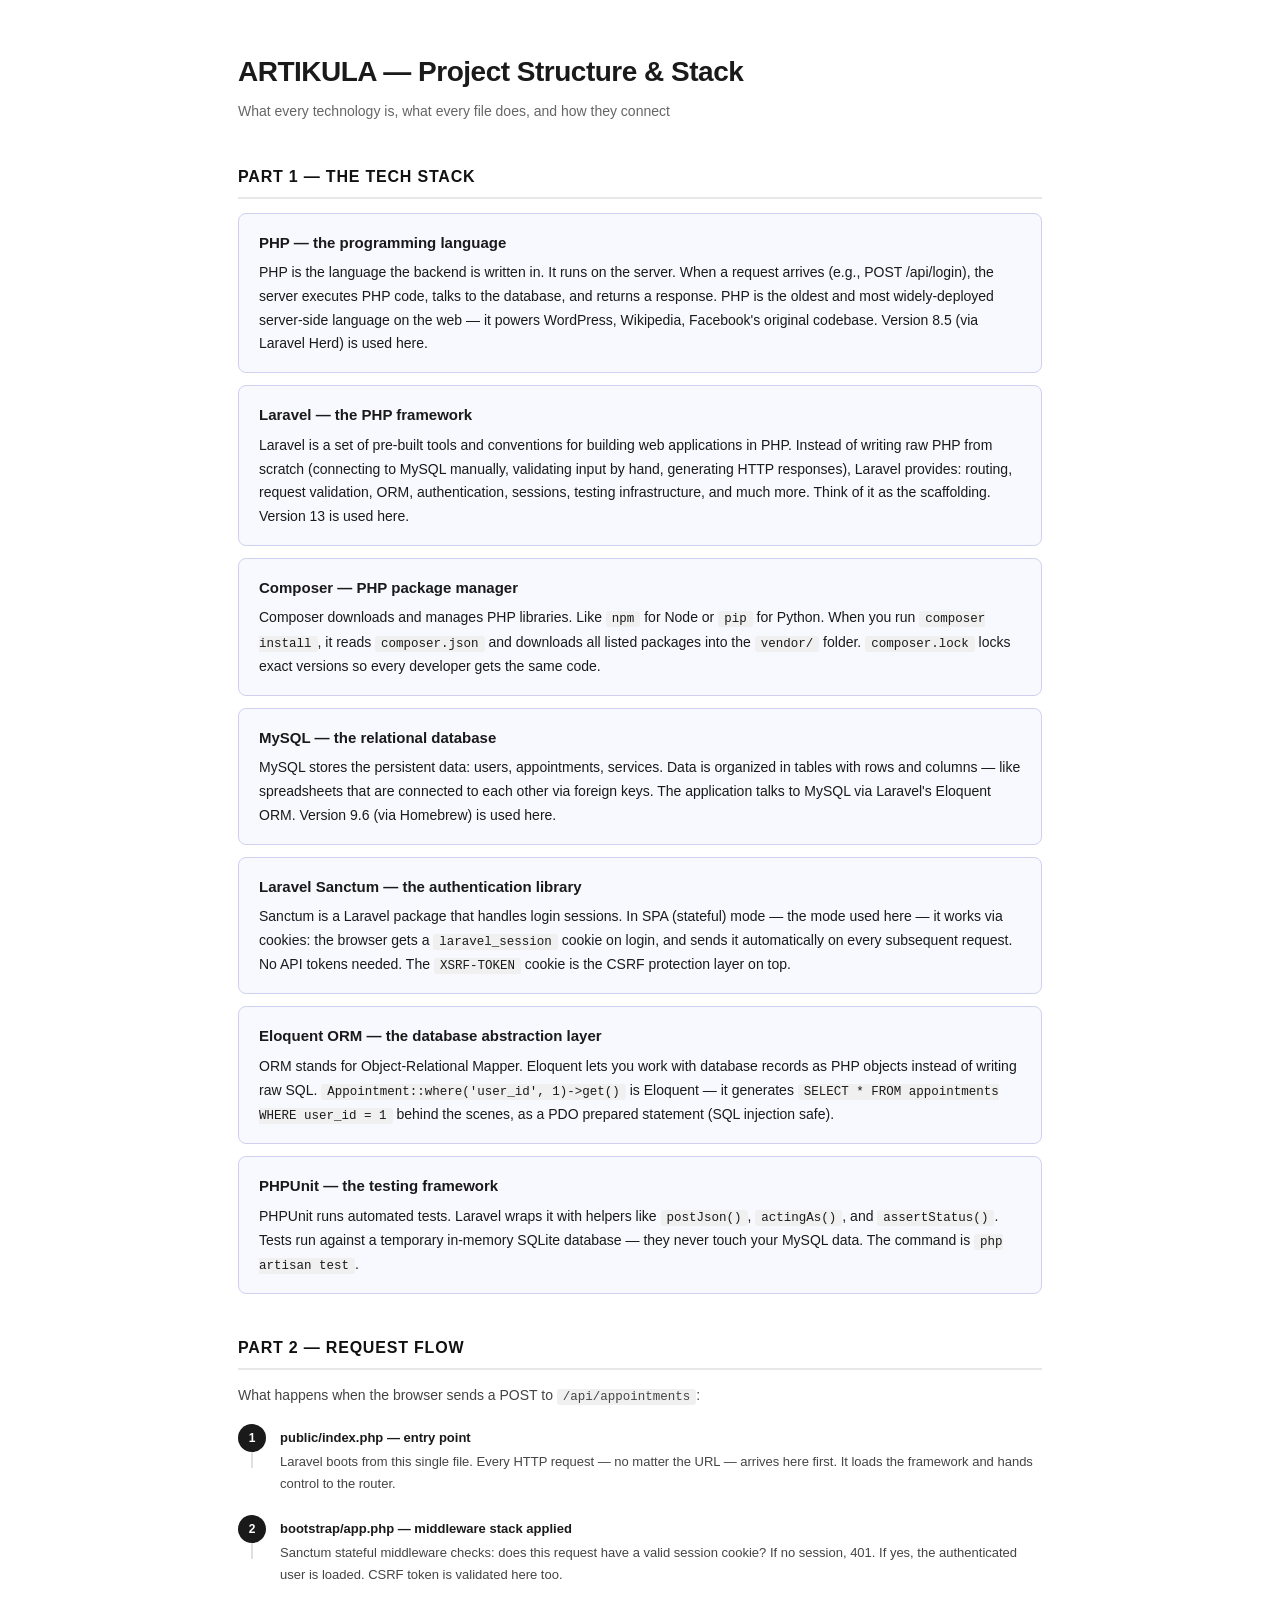
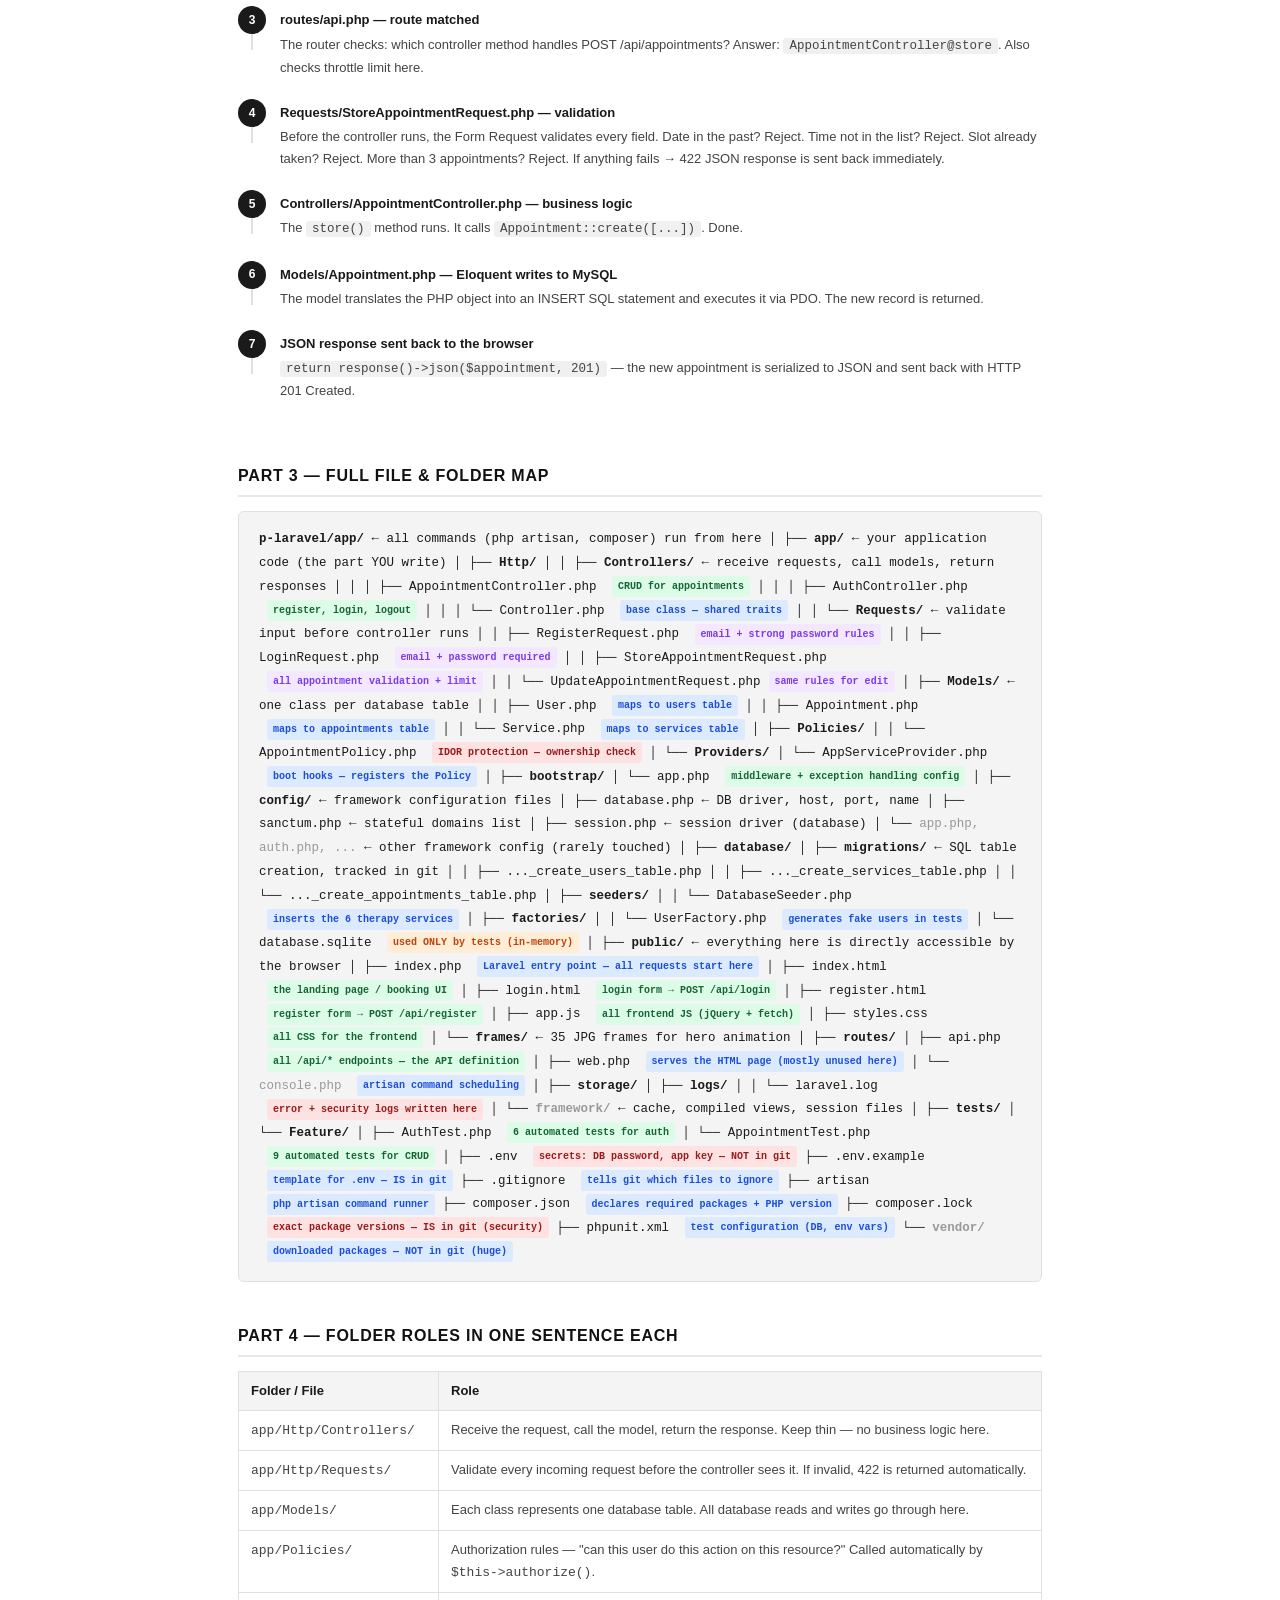
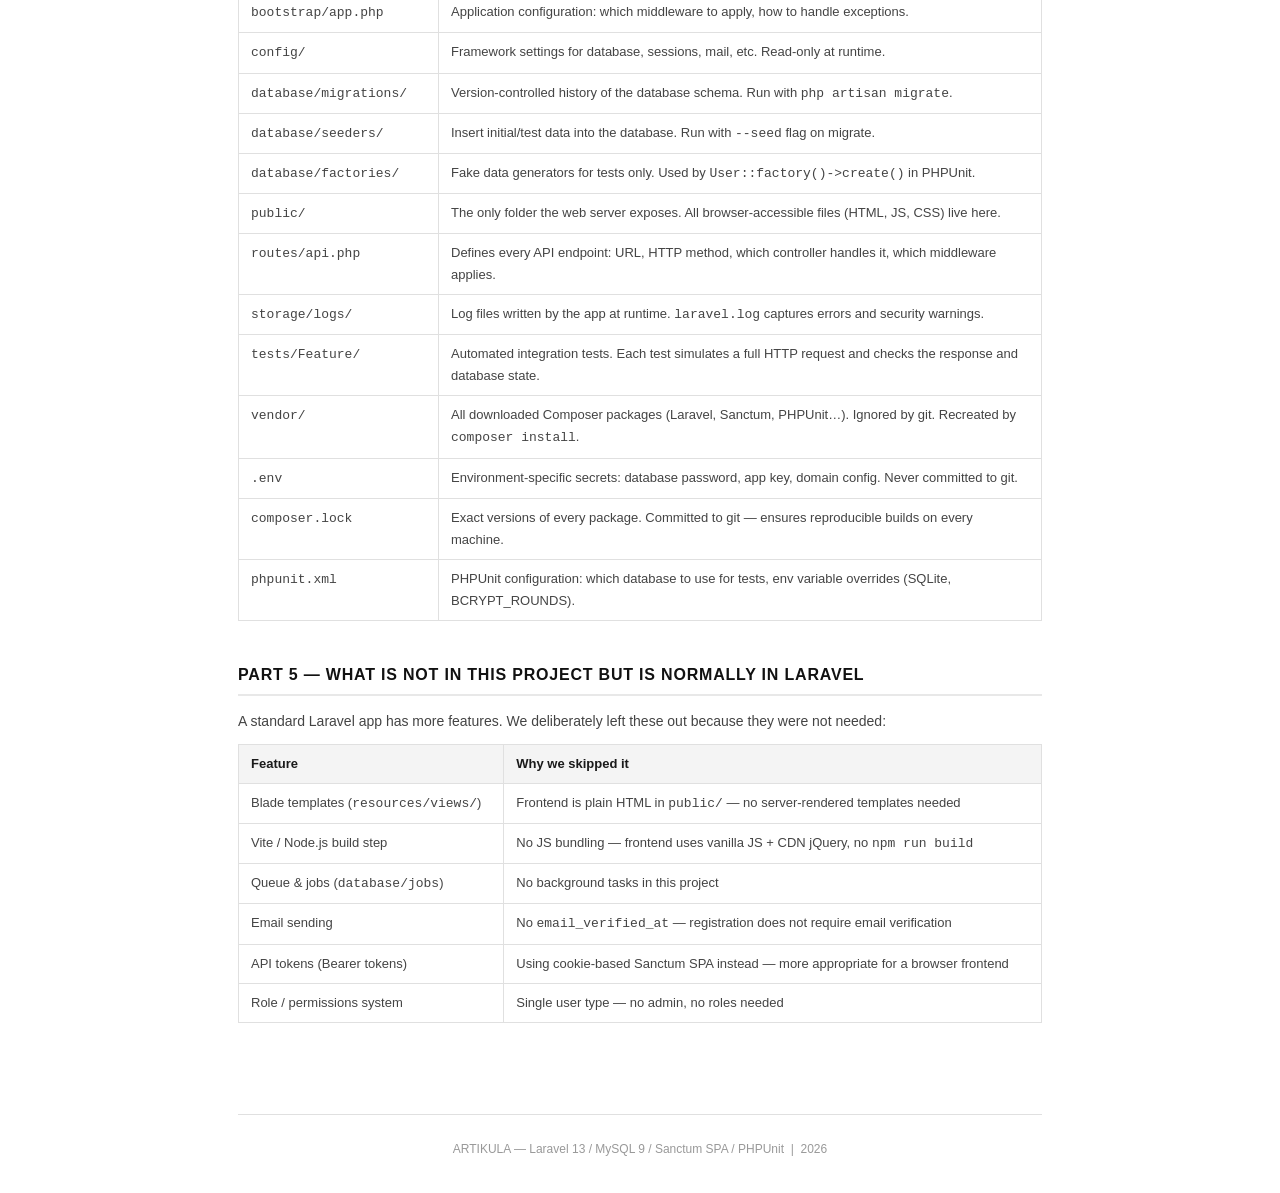
==== kompendium/project-structure.html @ 84b1954d "[docs]: Add database commands + project structure guides (EN + PL) - database-commands.html / databa" ====
<!DOCTYPE html>
<html lang="en">
<head>
<meta charset="UTF-8" />
<meta name="viewport" content="width=device-width, initial-scale=1.0" />
<title>ARTIKULA — Project Structure & Stack</title>
<style>
  * { margin: 0; padding: 0; box-sizing: border-box; }
  body { font-family: 'Helvetica Neue', Arial, sans-serif; font-size: 14px; color: #1a1a1a; line-height: 1.7; background: #fff; padding: 48px; max-width: 900px; margin: 0 auto; }
  h1 { font-size: 28px; font-weight: 700; margin-bottom: 4px; letter-spacing: -0.5px; }
  .subtitle { font-size: 14px; color: #666; margin-bottom: 40px; }
  h2 { font-size: 16px; font-weight: 700; margin: 40px 0 14px; padding-bottom: 6px; border-bottom: 2px solid #e8e8e8; text-transform: uppercase; letter-spacing: 0.05em; color: #111; }
  h3 { font-size: 14px; font-weight: 700; margin: 24px 0 8px; color: #222; }
  p { margin-bottom: 10px; color: #444; }
  .inline { background: #f0f0f0; padding: 1px 6px; border-radius: 3px; font-family: monospace; font-size: 12.5px; }
  .note { background: #fffbeb; border-left: 3px solid #f59e0b; padding: 10px 14px; margin: 10px 0; border-radius: 0 6px 6px 0; font-size: 13px; color: #555; }
  .def { background: #f8f8ff; border: 1px solid #d0d0f0; border-radius: 8px; padding: 16px 20px; margin: 12px 0; }
  .def strong { display: block; font-size: 15px; margin-bottom: 6px; color: #1a1a1a; }
  table { width: 100%; border-collapse: collapse; margin: 10px 0 20px; font-size: 13px; }
  th { background: #f4f4f4; padding: 8px 12px; text-align: left; font-weight: 700; border: 1px solid #e0e0e0; }
  td { padding: 8px 12px; border: 1px solid #e0e0e0; color: #444; vertical-align: top; }
  .tree { font-family: 'SF Mono', Consolas, monospace; font-size: 12.5px; background: #f4f4f4; border: 1px solid #e0e0e0; border-radius: 6px; padding: 16px 20px; line-height: 1.9; }
  .tree .dir { color: #1a1a1a; font-weight: 700; }
  .tree .file { color: #1a1a1a; }
  .tree .dim { color: #999; }
  .tree .tag { display: inline-block; background: #dbeafe; color: #1d4ed8; font-size: 10px; font-weight: 700; padding: 1px 6px; border-radius: 3px; margin-left: 8px; vertical-align: middle; }
  .tree .tag-green { background: #dcfce7; color: #166534; }
  .tree .tag-red { background: #fee2e2; color: #991b1b; }
  .tree .tag-purple { background: #f3e8ff; color: #7c3aed; }
  .tree .tag-orange { background: #ffedd5; color: #c2410c; }
  .flow { display: flex; flex-direction: column; gap: 0; margin: 16px 0; }
  .flow-step { display: flex; align-items: flex-start; gap: 14px; }
  .flow-left { display: flex; flex-direction: column; align-items: center; }
  .flow-num { flex-shrink: 0; width: 28px; height: 28px; background: #1a1a1a; color: #fff; border-radius: 50%; display: flex; align-items: center; justify-content: center; font-size: 12px; font-weight: 700; }
  .flow-line { width: 2px; flex: 1; background: #e0e0e0; min-height: 16px; }
  .flow-body { flex: 1; padding: 3px 0 20px; font-size: 13px; color: #444; }
  .flow-body strong { color: #1a1a1a; display: block; margin-bottom: 2px; }
  @media print { body { padding: 20px; font-size: 12px; } .def { break-inside: avoid; } h2 { break-before: auto; } }
</style>
</head>
<body>

<h1>ARTIKULA — Project Structure &amp; Stack</h1>
<p class="subtitle">What every technology is, what every file does, and how they connect</p>

<!-- ================================================== -->
<h2>Part 1 — The Tech Stack</h2>

<div class="def">
  <strong>PHP — the programming language</strong>
  PHP is the language the backend is written in. It runs on the server. When a request arrives (e.g., POST /api/login), the server executes PHP code, talks to the database, and returns a response. PHP is the oldest and most widely-deployed server-side language on the web — it powers WordPress, Wikipedia, Facebook's original codebase. Version 8.5 (via Laravel Herd) is used here.
</div>

<div class="def">
  <strong>Laravel — the PHP framework</strong>
  Laravel is a set of pre-built tools and conventions for building web applications in PHP. Instead of writing raw PHP from scratch (connecting to MySQL manually, validating input by hand, generating HTTP responses), Laravel provides: routing, request validation, ORM, authentication, sessions, testing infrastructure, and much more. Think of it as the scaffolding. Version 13 is used here.
</div>

<div class="def">
  <strong>Composer — PHP package manager</strong>
  Composer downloads and manages PHP libraries. Like <code class="inline">npm</code> for Node or <code class="inline">pip</code> for Python. When you run <code class="inline">composer install</code>, it reads <code class="inline">composer.json</code> and downloads all listed packages into the <code class="inline">vendor/</code> folder. <code class="inline">composer.lock</code> locks exact versions so every developer gets the same code.
</div>

<div class="def">
  <strong>MySQL — the relational database</strong>
  MySQL stores the persistent data: users, appointments, services. Data is organized in tables with rows and columns — like spreadsheets that are connected to each other via foreign keys. The application talks to MySQL via Laravel's Eloquent ORM. Version 9.6 (via Homebrew) is used here.
</div>

<div class="def">
  <strong>Laravel Sanctum — the authentication library</strong>
  Sanctum is a Laravel package that handles login sessions. In SPA (stateful) mode — the mode used here — it works via cookies: the browser gets a <code class="inline">laravel_session</code> cookie on login, and sends it automatically on every subsequent request. No API tokens needed. The <code class="inline">XSRF-TOKEN</code> cookie is the CSRF protection layer on top.
</div>

<div class="def">
  <strong>Eloquent ORM — the database abstraction layer</strong>
  ORM stands for Object-Relational Mapper. Eloquent lets you work with database records as PHP objects instead of writing raw SQL. <code class="inline">Appointment::where('user_id', 1)->get()</code> is Eloquent — it generates <code class="inline">SELECT * FROM appointments WHERE user_id = 1</code> behind the scenes, as a PDO prepared statement (SQL injection safe).
</div>

<div class="def">
  <strong>PHPUnit — the testing framework</strong>
  PHPUnit runs automated tests. Laravel wraps it with helpers like <code class="inline">postJson()</code>, <code class="inline">actingAs()</code>, and <code class="inline">assertStatus()</code>. Tests run against a temporary in-memory SQLite database — they never touch your MySQL data. The command is <code class="inline">php artisan test</code>.
</div>

<!-- ================================================== -->
<h2>Part 2 — Request flow</h2>

<p>What happens when the browser sends a POST to <code class="inline">/api/appointments</code>:</p>

<div class="flow">
  <div class="flow-step">
    <div class="flow-left"><div class="flow-num">1</div><div class="flow-line"></div></div>
    <div class="flow-body"><strong>public/index.php — entry point</strong>Laravel boots from this single file. Every HTTP request — no matter the URL — arrives here first. It loads the framework and hands control to the router.</div>
  </div>
  <div class="flow-step">
    <div class="flow-left"><div class="flow-num">2</div><div class="flow-line"></div></div>
    <div class="flow-body"><strong>bootstrap/app.php — middleware stack applied</strong>Sanctum stateful middleware checks: does this request have a valid session cookie? If no session, 401. If yes, the authenticated user is loaded. CSRF token is validated here too.</div>
  </div>
  <div class="flow-step">
    <div class="flow-left"><div class="flow-num">3</div><div class="flow-line"></div></div>
    <div class="flow-body"><strong>routes/api.php — route matched</strong>The router checks: which controller method handles POST /api/appointments? Answer: <code class="inline">AppointmentController@store</code>. Also checks throttle limit here.</div>
  </div>
  <div class="flow-step">
    <div class="flow-left"><div class="flow-num">4</div><div class="flow-line"></div></div>
    <div class="flow-body"><strong>Requests/StoreAppointmentRequest.php — validation</strong>Before the controller runs, the Form Request validates every field. Date in the past? Reject. Time not in the list? Reject. Slot already taken? Reject. More than 3 appointments? Reject. If anything fails → 422 JSON response is sent back immediately.</div>
  </div>
  <div class="flow-step">
    <div class="flow-left"><div class="flow-num">5</div><div class="flow-line"></div></div>
    <div class="flow-body"><strong>Controllers/AppointmentController.php — business logic</strong>The <code class="inline">store()</code> method runs. It calls <code class="inline">Appointment::create([...])</code>. Done.</div>
  </div>
  <div class="flow-step">
    <div class="flow-left"><div class="flow-num">6</div><div class="flow-line"></div></div>
    <div class="flow-body"><strong>Models/Appointment.php — Eloquent writes to MySQL</strong>The model translates the PHP object into an INSERT SQL statement and executes it via PDO. The new record is returned.</div>
  </div>
  <div class="flow-step">
    <div class="flow-left"><div class="flow-num">7</div><div class="flow-line"></div></div>
    <div class="flow-body"><strong>JSON response sent back to the browser</strong><code class="inline">return response()->json($appointment, 201)</code> — the new appointment is serialized to JSON and sent back with HTTP 201 Created.</div>
  </div>
</div>

<!-- ================================================== -->
<h2>Part 3 — Full file &amp; folder map</h2>

<div class="tree">
<span class="dir">p-laravel/app/</span>   ← all commands (php artisan, composer) run from here
│
├── <span class="dir">app/</span>                     ← your application code (the part YOU write)
│   ├── <span class="dir">Http/</span>
│   │   ├── <span class="dir">Controllers/</span>      ← receive requests, call models, return responses
│   │   │   ├── <span class="file">AppointmentController.php</span>  <span class="tag tag-green">CRUD for appointments</span>
│   │   │   ├── <span class="file">AuthController.php</span>          <span class="tag tag-green">register, login, logout</span>
│   │   │   └── <span class="file">Controller.php</span>              <span class="tag">base class — shared traits</span>
│   │   └── <span class="dir">Requests/</span>          ← validate input before controller runs
│   │       ├── <span class="file">RegisterRequest.php</span>         <span class="tag tag-purple">email + strong password rules</span>
│   │       ├── <span class="file">LoginRequest.php</span>            <span class="tag tag-purple">email + password required</span>
│   │       ├── <span class="file">StoreAppointmentRequest.php</span> <span class="tag tag-purple">all appointment validation + limit</span>
│   │       └── <span class="file">UpdateAppointmentRequest.php</span><span class="tag tag-purple">same rules for edit</span>
│   ├── <span class="dir">Models/</span>               ← one class per database table
│   │   ├── <span class="file">User.php</span>                     <span class="tag">maps to users table</span>
│   │   ├── <span class="file">Appointment.php</span>              <span class="tag">maps to appointments table</span>
│   │   └── <span class="file">Service.php</span>                  <span class="tag">maps to services table</span>
│   ├── <span class="dir">Policies/</span>
│   │   └── <span class="file">AppointmentPolicy.php</span>        <span class="tag tag-red">IDOR protection — ownership check</span>
│   └── <span class="dir">Providers/</span>
│       └── <span class="file">AppServiceProvider.php</span>       <span class="tag">boot hooks — registers the Policy</span>
│
├── <span class="dir">bootstrap/</span>
│   └── <span class="file">app.php</span>                      <span class="tag tag-green">middleware + exception handling config</span>
│
├── <span class="dir">config/</span>                       ← framework configuration files
│   ├── <span class="file">database.php</span>                 ← DB driver, host, port, name
│   ├── <span class="file">sanctum.php</span>                  ← stateful domains list
│   ├── <span class="file">session.php</span>                  ← session driver (database)
│   └── <span class="file dim">app.php, auth.php, ...</span>       ← other framework config (rarely touched)
│
├── <span class="dir">database/</span>
│   ├── <span class="dir">migrations/</span>               ← SQL table creation, tracked in git
│   │   ├── <span class="file">..._create_users_table.php</span>
│   │   ├── <span class="file">..._create_services_table.php</span>
│   │   └── <span class="file">..._create_appointments_table.php</span>
│   ├── <span class="dir">seeders/</span>
│   │   └── <span class="file">DatabaseSeeder.php</span>           <span class="tag">inserts the 6 therapy services</span>
│   ├── <span class="dir">factories/</span>
│   │   └── <span class="file">UserFactory.php</span>              <span class="tag">generates fake users in tests</span>
│   └── <span class="file">database.sqlite</span>              <span class="tag tag-orange">used ONLY by tests (in-memory)</span>
│
├── <span class="dir">public/</span>                       ← everything here is directly accessible by the browser
│   ├── <span class="file">index.php</span>                    <span class="tag">Laravel entry point — all requests start here</span>
│   ├── <span class="file">index.html</span>                   <span class="tag tag-green">the landing page / booking UI</span>
│   ├── <span class="file">login.html</span>                   <span class="tag tag-green">login form → POST /api/login</span>
│   ├── <span class="file">register.html</span>                <span class="tag tag-green">register form → POST /api/register</span>
│   ├── <span class="file">app.js</span>                       <span class="tag tag-green">all frontend JS (jQuery + fetch)</span>
│   ├── <span class="file">styles.css</span>                   <span class="tag tag-green">all CSS for the frontend</span>
│   └── <span class="dir">frames/</span>                   ← 35 JPG frames for hero animation
│
├── <span class="dir">routes/</span>
│   ├── <span class="file">api.php</span>                      <span class="tag tag-green">all /api/* endpoints — the API definition</span>
│   ├── <span class="file">web.php</span>                      <span class="tag">serves the HTML page (mostly unused here)</span>
│   └── <span class="file dim">console.php</span>                  <span class="tag dim">artisan command scheduling</span>
│
├── <span class="dir">storage/</span>
│   ├── <span class="dir">logs/</span>
│   │   └── <span class="file">laravel.log</span>              <span class="tag tag-red">error + security logs written here</span>
│   └── <span class="dir dim">framework/</span>               ← cache, compiled views, session files
│
├── <span class="dir">tests/</span>
│   └── <span class="dir">Feature/</span>
│       ├── <span class="file">AuthTest.php</span>             <span class="tag tag-green">6 automated tests for auth</span>
│       └── <span class="file">AppointmentTest.php</span>      <span class="tag tag-green">9 automated tests for CRUD</span>
│
├── <span class="file">.env</span>                          <span class="tag tag-red">secrets: DB password, app key — NOT in git</span>
├── <span class="file">.env.example</span>                 <span class="tag">template for .env — IS in git</span>
├── <span class="file">.gitignore</span>                    <span class="tag">tells git which files to ignore</span>
├── <span class="file">artisan</span>                       <span class="tag">php artisan command runner</span>
├── <span class="file">composer.json</span>                 <span class="tag">declares required packages + PHP version</span>
├── <span class="file">composer.lock</span>                 <span class="tag tag-red">exact package versions — IS in git (security)</span>
├── <span class="file">phpunit.xml</span>                   <span class="tag">test configuration (DB, env vars)</span>
└── <span class="dir dim">vendor/</span>                       <span class="tag dim">downloaded packages — NOT in git (huge)</span>
</div>

<!-- ================================================== -->
<h2>Part 4 — Folder roles in one sentence each</h2>

<table>
  <tr><th style="width:200px">Folder / File</th><th>Role</th></tr>
  <tr><td><code>app/Http/Controllers/</code></td><td>Receive the request, call the model, return the response. Keep thin — no business logic here.</td></tr>
  <tr><td><code>app/Http/Requests/</code></td><td>Validate every incoming request before the controller sees it. If invalid, 422 is returned automatically.</td></tr>
  <tr><td><code>app/Models/</code></td><td>Each class represents one database table. All database reads and writes go through here.</td></tr>
  <tr><td><code>app/Policies/</code></td><td>Authorization rules — "can this user do this action on this resource?" Called automatically by <code>$this->authorize()</code>.</td></tr>
  <tr><td><code>bootstrap/app.php</code></td><td>Application configuration: which middleware to apply, how to handle exceptions.</td></tr>
  <tr><td><code>config/</code></td><td>Framework settings for database, sessions, mail, etc. Read-only at runtime.</td></tr>
  <tr><td><code>database/migrations/</code></td><td>Version-controlled history of the database schema. Run with <code>php artisan migrate</code>.</td></tr>
  <tr><td><code>database/seeders/</code></td><td>Insert initial/test data into the database. Run with <code>--seed</code> flag on migrate.</td></tr>
  <tr><td><code>database/factories/</code></td><td>Fake data generators for tests only. Used by <code>User::factory()->create()</code> in PHPUnit.</td></tr>
  <tr><td><code>public/</code></td><td>The only folder the web server exposes. All browser-accessible files (HTML, JS, CSS) live here.</td></tr>
  <tr><td><code>routes/api.php</code></td><td>Defines every API endpoint: URL, HTTP method, which controller handles it, which middleware applies.</td></tr>
  <tr><td><code>storage/logs/</code></td><td>Log files written by the app at runtime. <code>laravel.log</code> captures errors and security warnings.</td></tr>
  <tr><td><code>tests/Feature/</code></td><td>Automated integration tests. Each test simulates a full HTTP request and checks the response and database state.</td></tr>
  <tr><td><code>vendor/</code></td><td>All downloaded Composer packages (Laravel, Sanctum, PHPUnit…). Ignored by git. Recreated by <code>composer install</code>.</td></tr>
  <tr><td><code>.env</code></td><td>Environment-specific secrets: database password, app key, domain config. Never committed to git.</td></tr>
  <tr><td><code>composer.lock</code></td><td>Exact versions of every package. Committed to git — ensures reproducible builds on every machine.</td></tr>
  <tr><td><code>phpunit.xml</code></td><td>PHPUnit configuration: which database to use for tests, env variable overrides (SQLite, BCRYPT_ROUNDS).</td></tr>
</table>

<!-- ================================================== -->
<h2>Part 5 — What is NOT in this project but is normally in Laravel</h2>

<p>A standard Laravel app has more features. We deliberately left these out because they were not needed:</p>

<table>
  <tr><th>Feature</th><th>Why we skipped it</th></tr>
  <tr><td>Blade templates (<code>resources/views/</code>)</td><td>Frontend is plain HTML in <code>public/</code> — no server-rendered templates needed</td></tr>
  <tr><td>Vite / Node.js build step</td><td>No JS bundling — frontend uses vanilla JS + CDN jQuery, no <code>npm run build</code></td></tr>
  <tr><td>Queue &amp; jobs (<code>database/jobs</code>)</td><td>No background tasks in this project</td></tr>
  <tr><td>Email sending</td><td>No <code>email_verified_at</code> — registration does not require email verification</td></tr>
  <tr><td>API tokens (Bearer tokens)</td><td>Using cookie-based Sanctum SPA instead — more appropriate for a browser frontend</td></tr>
  <tr><td>Role / permissions system</td><td>Single user type — no admin, no roles needed</td></tr>
</table>

<br><br>
<hr style="border:none;border-top:1px solid #e0e0e0;margin:24px 0">
<p style="font-size:12px;color:#999;text-align:center">ARTIKULA — Laravel 13 / MySQL 9 / Sanctum SPA / PHPUnit &nbsp;|&nbsp; 2026</p>
</body>
</html>
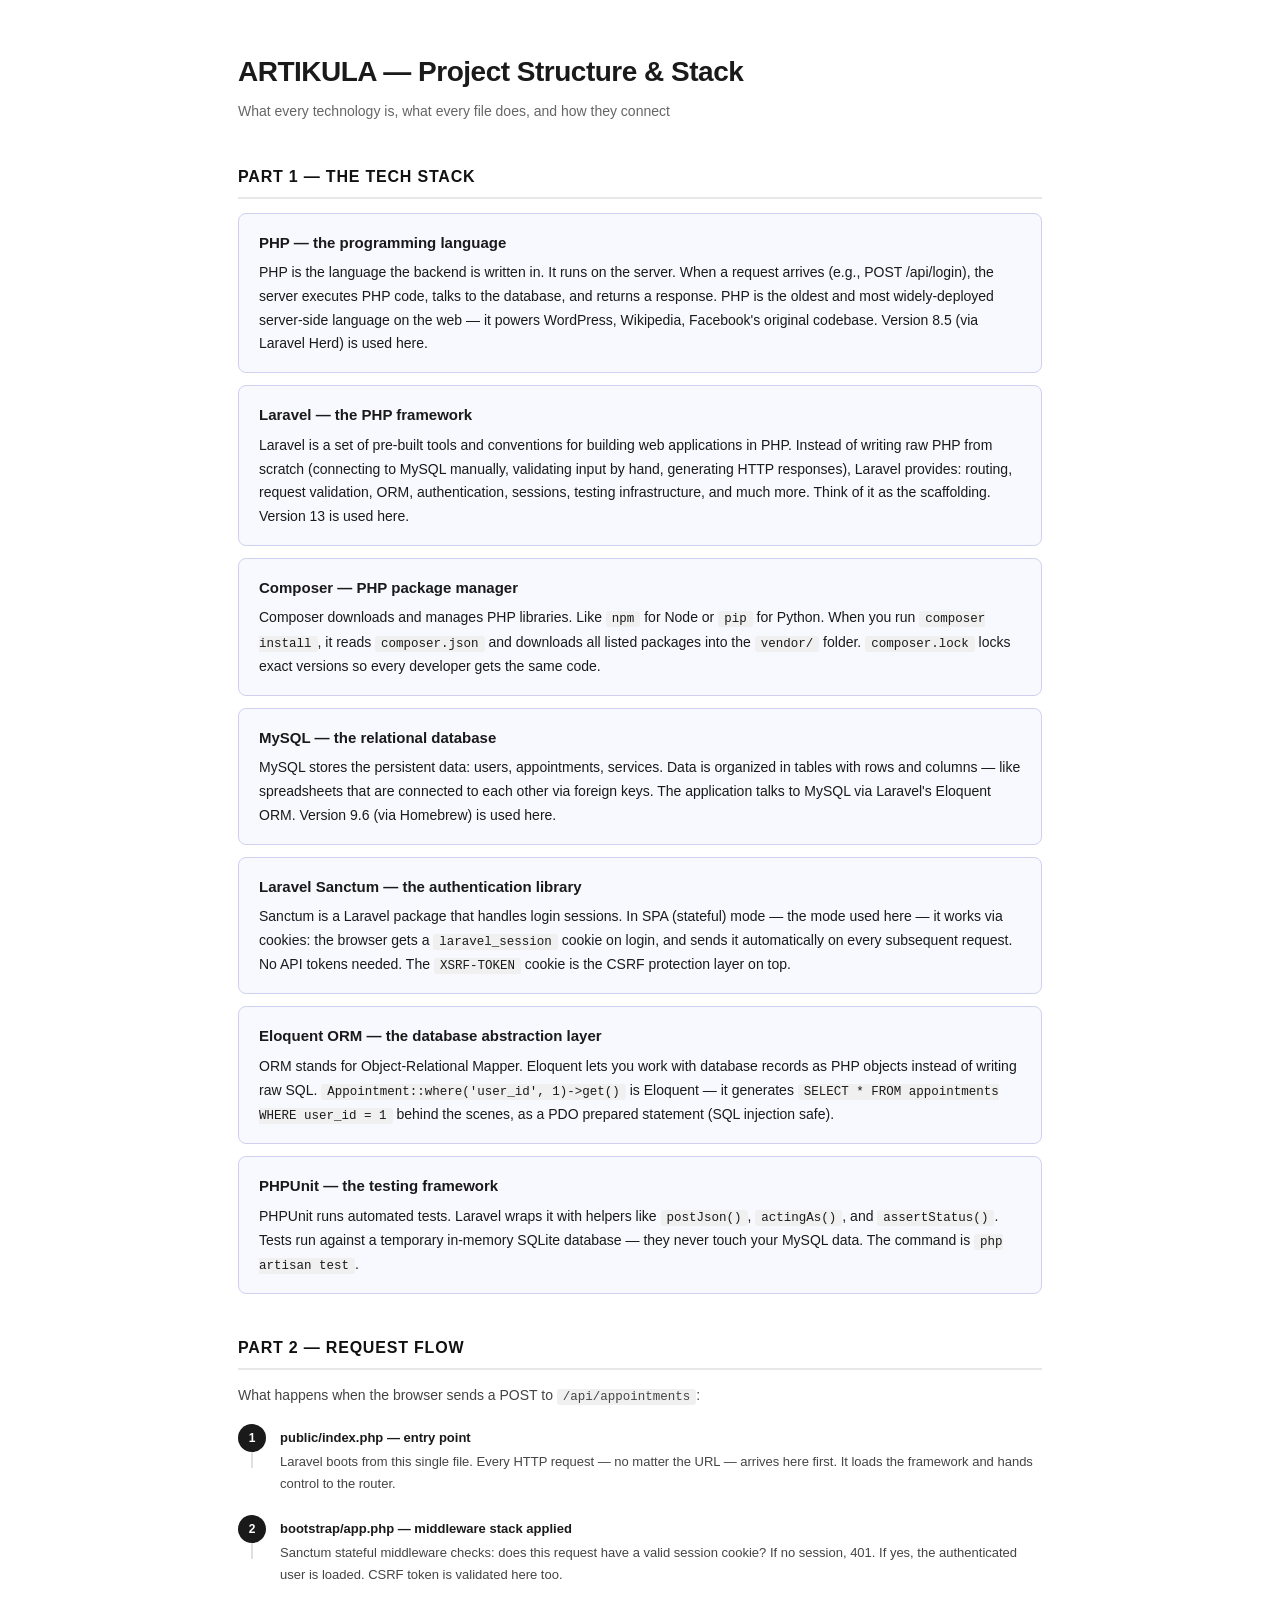
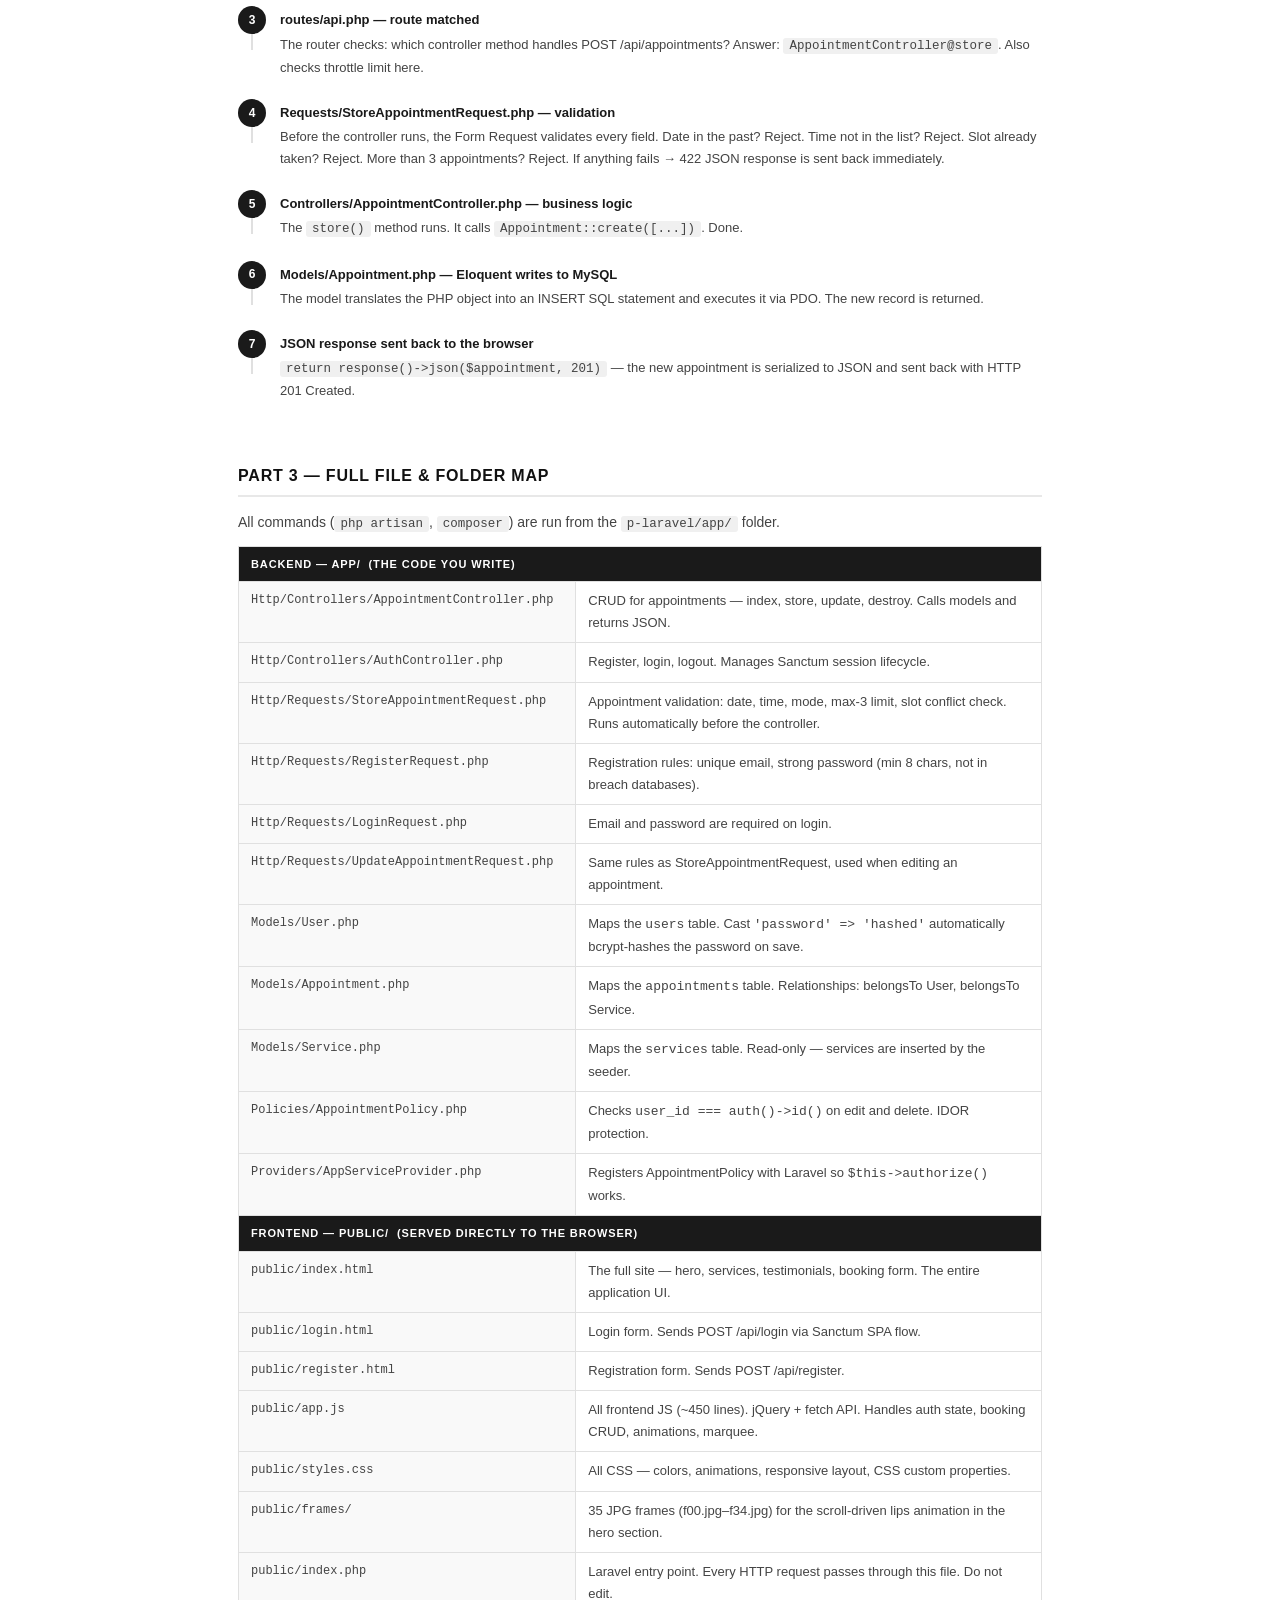
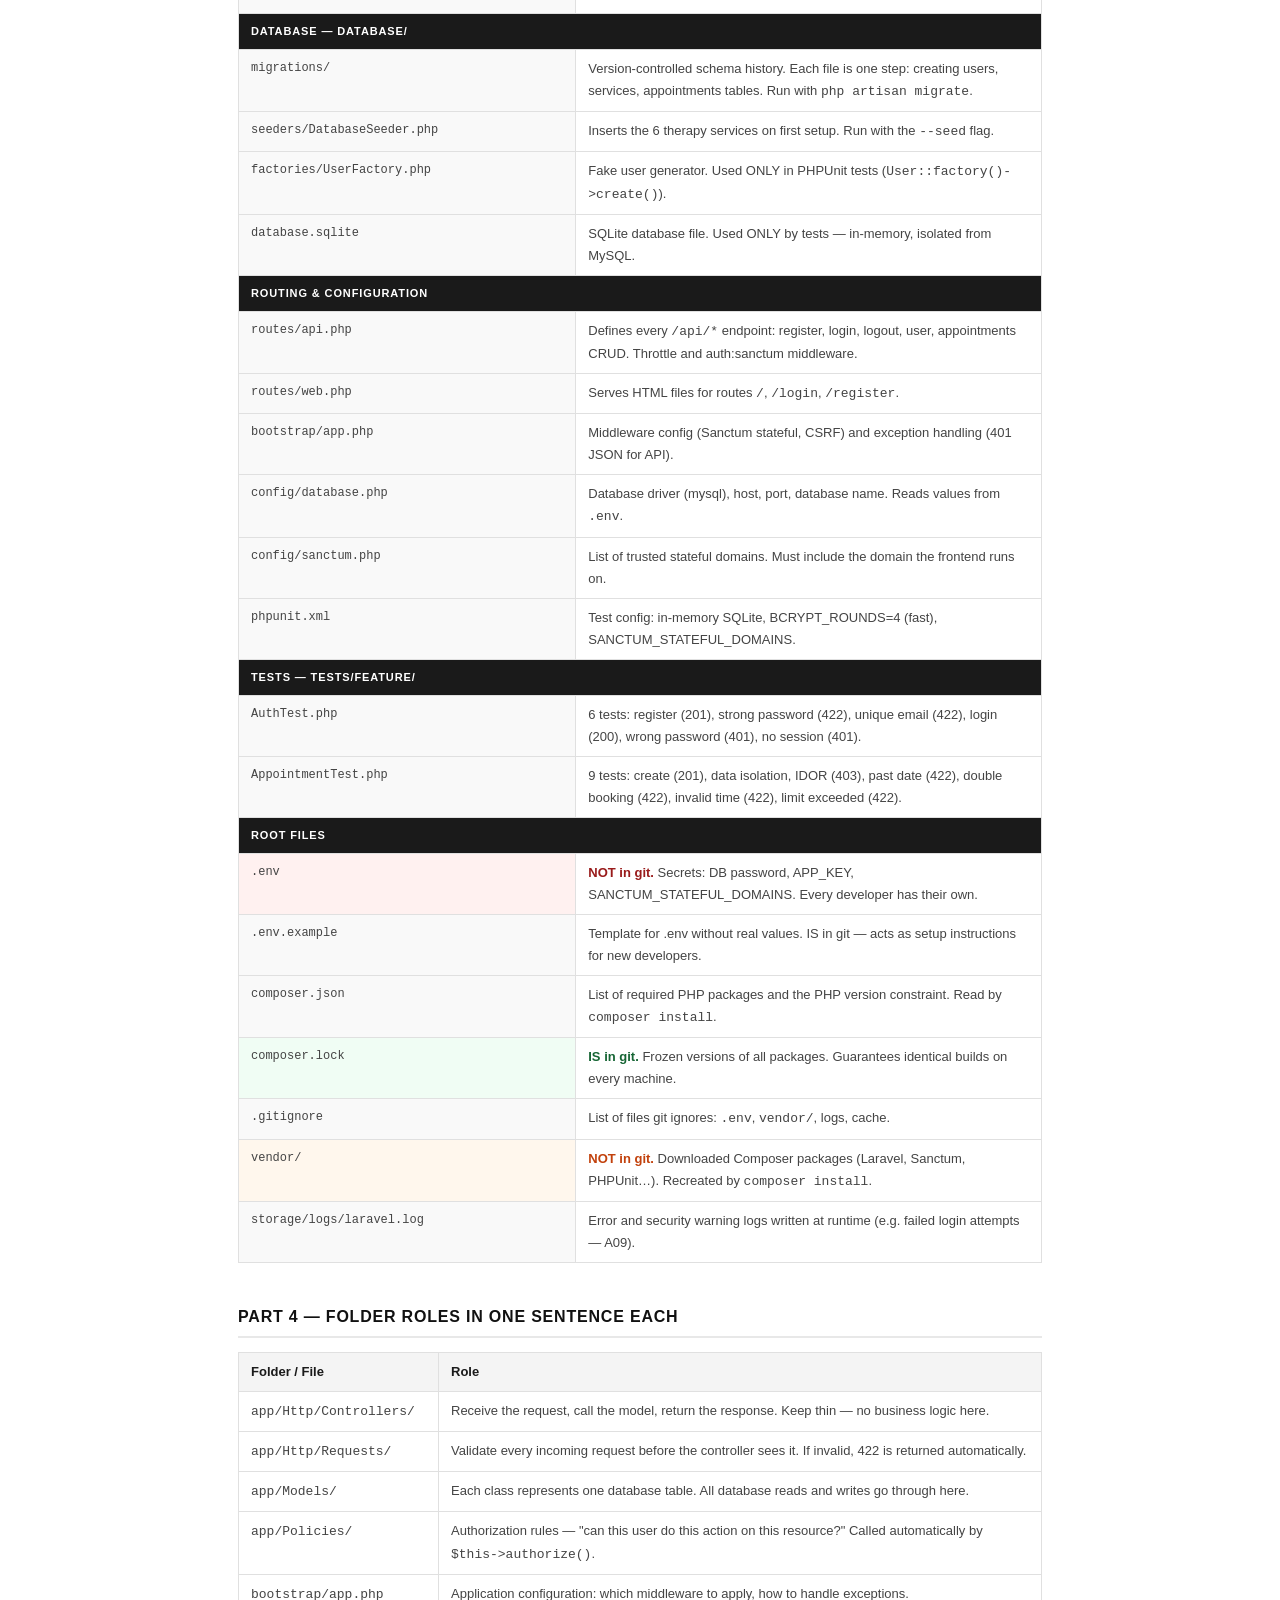
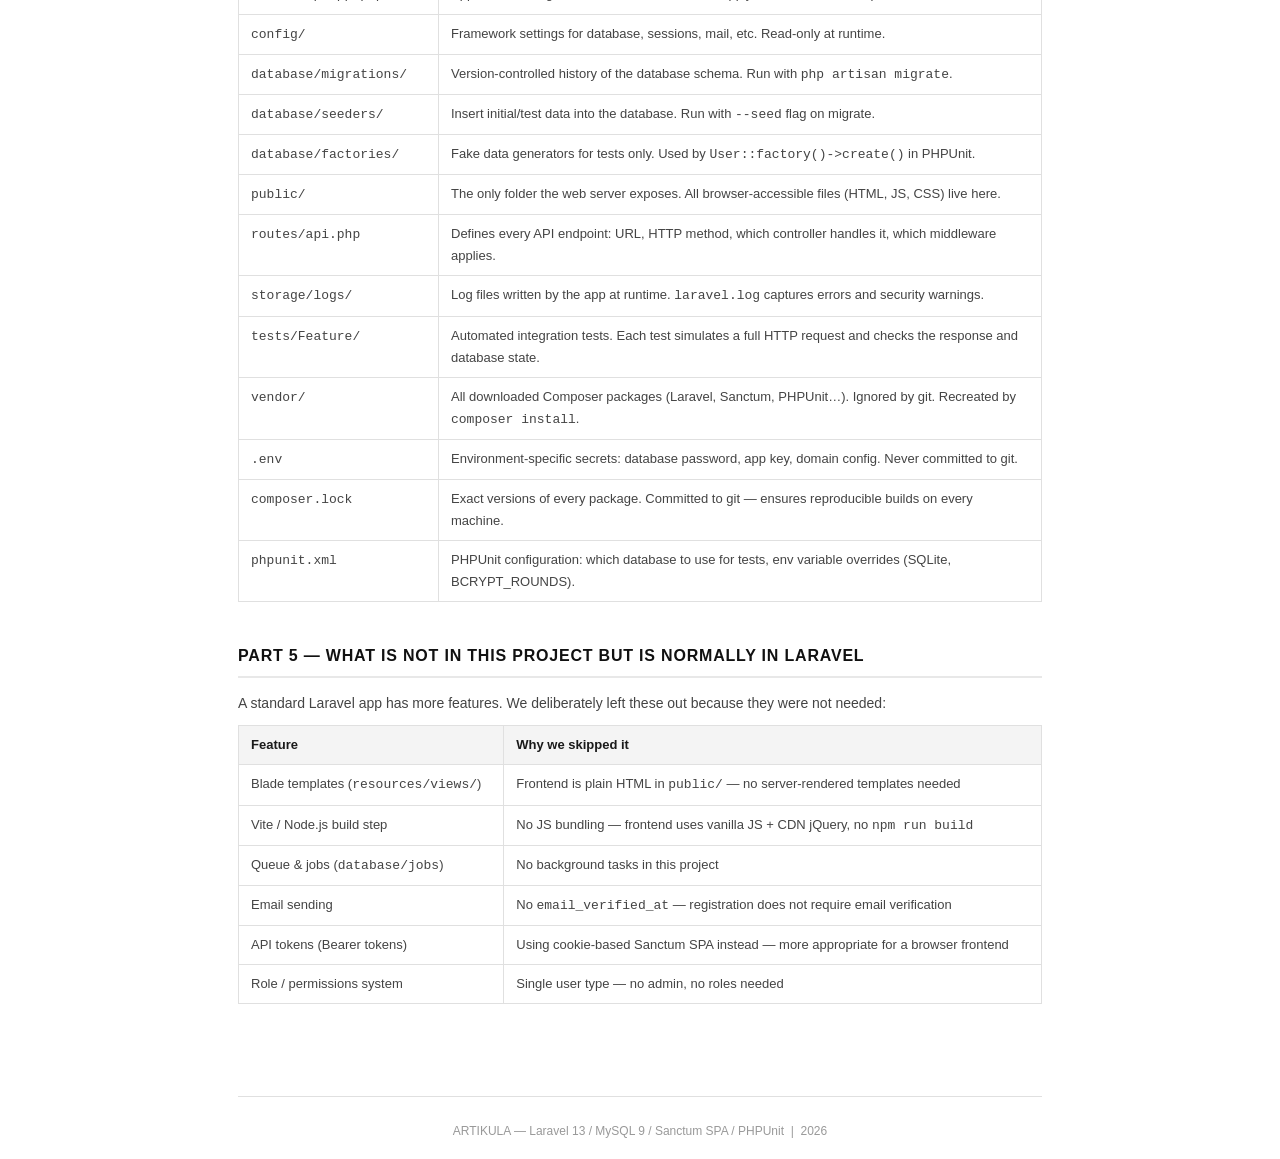
==== commit 64e86f1c: "[docs]: Replace unreadable ASCII tree with grouped table in project-structure ASCII art (│ ├── └──) " ====
--- a/kompendium/project-structure.html
+++ b/kompendium/project-structure.html
@@ -120,82 +120,58 @@
 <!-- ================================================== -->
 <h2>Part 3 — Full file &amp; folder map</h2>
 
-<div class="tree">
-<span class="dir">p-laravel/app/</span>   ← all commands (php artisan, composer) run from here
-│
-├── <span class="dir">app/</span>                     ← your application code (the part YOU write)
-│   ├── <span class="dir">Http/</span>
-│   │   ├── <span class="dir">Controllers/</span>      ← receive requests, call models, return responses
-│   │   │   ├── <span class="file">AppointmentController.php</span>  <span class="tag tag-green">CRUD for appointments</span>
-│   │   │   ├── <span class="file">AuthController.php</span>          <span class="tag tag-green">register, login, logout</span>
-│   │   │   └── <span class="file">Controller.php</span>              <span class="tag">base class — shared traits</span>
-│   │   └── <span class="dir">Requests/</span>          ← validate input before controller runs
-│   │       ├── <span class="file">RegisterRequest.php</span>         <span class="tag tag-purple">email + strong password rules</span>
-│   │       ├── <span class="file">LoginRequest.php</span>            <span class="tag tag-purple">email + password required</span>
-│   │       ├── <span class="file">StoreAppointmentRequest.php</span> <span class="tag tag-purple">all appointment validation + limit</span>
-│   │       └── <span class="file">UpdateAppointmentRequest.php</span><span class="tag tag-purple">same rules for edit</span>
-│   ├── <span class="dir">Models/</span>               ← one class per database table
-│   │   ├── <span class="file">User.php</span>                     <span class="tag">maps to users table</span>
-│   │   ├── <span class="file">Appointment.php</span>              <span class="tag">maps to appointments table</span>
-│   │   └── <span class="file">Service.php</span>                  <span class="tag">maps to services table</span>
-│   ├── <span class="dir">Policies/</span>
-│   │   └── <span class="file">AppointmentPolicy.php</span>        <span class="tag tag-red">IDOR protection — ownership check</span>
-│   └── <span class="dir">Providers/</span>
-│       └── <span class="file">AppServiceProvider.php</span>       <span class="tag">boot hooks — registers the Policy</span>
-│
-├── <span class="dir">bootstrap/</span>
-│   └── <span class="file">app.php</span>                      <span class="tag tag-green">middleware + exception handling config</span>
-│
-├── <span class="dir">config/</span>                       ← framework configuration files
-│   ├── <span class="file">database.php</span>                 ← DB driver, host, port, name
-│   ├── <span class="file">sanctum.php</span>                  ← stateful domains list
-│   ├── <span class="file">session.php</span>                  ← session driver (database)
-│   └── <span class="file dim">app.php, auth.php, ...</span>       ← other framework config (rarely touched)
-│
-├── <span class="dir">database/</span>
-│   ├── <span class="dir">migrations/</span>               ← SQL table creation, tracked in git
-│   │   ├── <span class="file">..._create_users_table.php</span>
-│   │   ├── <span class="file">..._create_services_table.php</span>
-│   │   └── <span class="file">..._create_appointments_table.php</span>
-│   ├── <span class="dir">seeders/</span>
-│   │   └── <span class="file">DatabaseSeeder.php</span>           <span class="tag">inserts the 6 therapy services</span>
-│   ├── <span class="dir">factories/</span>
-│   │   └── <span class="file">UserFactory.php</span>              <span class="tag">generates fake users in tests</span>
-│   └── <span class="file">database.sqlite</span>              <span class="tag tag-orange">used ONLY by tests (in-memory)</span>
-│
-├── <span class="dir">public/</span>                       ← everything here is directly accessible by the browser
-│   ├── <span class="file">index.php</span>                    <span class="tag">Laravel entry point — all requests start here</span>
-│   ├── <span class="file">index.html</span>                   <span class="tag tag-green">the landing page / booking UI</span>
-│   ├── <span class="file">login.html</span>                   <span class="tag tag-green">login form → POST /api/login</span>
-│   ├── <span class="file">register.html</span>                <span class="tag tag-green">register form → POST /api/register</span>
-│   ├── <span class="file">app.js</span>                       <span class="tag tag-green">all frontend JS (jQuery + fetch)</span>
-│   ├── <span class="file">styles.css</span>                   <span class="tag tag-green">all CSS for the frontend</span>
-│   └── <span class="dir">frames/</span>                   ← 35 JPG frames for hero animation
-│
-├── <span class="dir">routes/</span>
-│   ├── <span class="file">api.php</span>                      <span class="tag tag-green">all /api/* endpoints — the API definition</span>
-│   ├── <span class="file">web.php</span>                      <span class="tag">serves the HTML page (mostly unused here)</span>
-│   └── <span class="file dim">console.php</span>                  <span class="tag dim">artisan command scheduling</span>
-│
-├── <span class="dir">storage/</span>
-│   ├── <span class="dir">logs/</span>
-│   │   └── <span class="file">laravel.log</span>              <span class="tag tag-red">error + security logs written here</span>
-│   └── <span class="dir dim">framework/</span>               ← cache, compiled views, session files
-│
-├── <span class="dir">tests/</span>
-│   └── <span class="dir">Feature/</span>
-│       ├── <span class="file">AuthTest.php</span>             <span class="tag tag-green">6 automated tests for auth</span>
-│       └── <span class="file">AppointmentTest.php</span>      <span class="tag tag-green">9 automated tests for CRUD</span>
-│
-├── <span class="file">.env</span>                          <span class="tag tag-red">secrets: DB password, app key — NOT in git</span>
-├── <span class="file">.env.example</span>                 <span class="tag">template for .env — IS in git</span>
-├── <span class="file">.gitignore</span>                    <span class="tag">tells git which files to ignore</span>
-├── <span class="file">artisan</span>                       <span class="tag">php artisan command runner</span>
-├── <span class="file">composer.json</span>                 <span class="tag">declares required packages + PHP version</span>
-├── <span class="file">composer.lock</span>                 <span class="tag tag-red">exact package versions — IS in git (security)</span>
-├── <span class="file">phpunit.xml</span>                   <span class="tag">test configuration (DB, env vars)</span>
-└── <span class="dir dim">vendor/</span>                       <span class="tag dim">downloaded packages — NOT in git (huge)</span>
-</div>
+<p>All commands (<code class="inline">php artisan</code>, <code class="inline">composer</code>) are run from the <code class="inline">p-laravel/app/</code> folder.</p>
+
+<table>
+  <tr style="background:#1a1a1a"><td colspan="2" style="color:#fff;font-weight:700;font-size:11px;text-transform:uppercase;letter-spacing:.08em;padding:8px 12px">BACKEND — app/ &nbsp;(the code YOU write)</td></tr>
+  <tr><td style="width:42%;font-family:monospace;font-size:12px;background:#f9f9f9"><code>Http/Controllers/AppointmentController.php</code></td><td>CRUD for appointments — index, store, update, destroy. Calls models and returns JSON.</td></tr>
+  <tr><td style="font-family:monospace;font-size:12px;background:#f9f9f9"><code>Http/Controllers/AuthController.php</code></td><td>Register, login, logout. Manages Sanctum session lifecycle.</td></tr>
+  <tr><td style="font-family:monospace;font-size:12px;background:#f9f9f9"><code>Http/Requests/StoreAppointmentRequest.php</code></td><td>Appointment validation: date, time, mode, max-3 limit, slot conflict check. Runs automatically before the controller.</td></tr>
+  <tr><td style="font-family:monospace;font-size:12px;background:#f9f9f9"><code>Http/Requests/RegisterRequest.php</code></td><td>Registration rules: unique email, strong password (min 8 chars, not in breach databases).</td></tr>
+  <tr><td style="font-family:monospace;font-size:12px;background:#f9f9f9"><code>Http/Requests/LoginRequest.php</code></td><td>Email and password are required on login.</td></tr>
+  <tr><td style="font-family:monospace;font-size:12px;background:#f9f9f9"><code>Http/Requests/UpdateAppointmentRequest.php</code></td><td>Same rules as StoreAppointmentRequest, used when editing an appointment.</td></tr>
+  <tr><td style="font-family:monospace;font-size:12px;background:#f9f9f9"><code>Models/User.php</code></td><td>Maps the <code>users</code> table. Cast <code>'password' =&gt; 'hashed'</code> automatically bcrypt-hashes the password on save.</td></tr>
+  <tr><td style="font-family:monospace;font-size:12px;background:#f9f9f9"><code>Models/Appointment.php</code></td><td>Maps the <code>appointments</code> table. Relationships: belongsTo User, belongsTo Service.</td></tr>
+  <tr><td style="font-family:monospace;font-size:12px;background:#f9f9f9"><code>Models/Service.php</code></td><td>Maps the <code>services</code> table. Read-only — services are inserted by the seeder.</td></tr>
+  <tr><td style="font-family:monospace;font-size:12px;background:#f9f9f9"><code>Policies/AppointmentPolicy.php</code></td><td>Checks <code>user_id === auth()->id()</code> on edit and delete. IDOR protection.</td></tr>
+  <tr><td style="font-family:monospace;font-size:12px;background:#f9f9f9"><code>Providers/AppServiceProvider.php</code></td><td>Registers AppointmentPolicy with Laravel so <code>$this->authorize()</code> works.</td></tr>
+
+  <tr style="background:#1a1a1a"><td colspan="2" style="color:#fff;font-weight:700;font-size:11px;text-transform:uppercase;letter-spacing:.08em;padding:8px 12px">FRONTEND — public/ &nbsp;(served directly to the browser)</td></tr>
+  <tr><td style="font-family:monospace;font-size:12px;background:#f9f9f9"><code>public/index.html</code></td><td>The full site — hero, services, testimonials, booking form. The entire application UI.</td></tr>
+  <tr><td style="font-family:monospace;font-size:12px;background:#f9f9f9"><code>public/login.html</code></td><td>Login form. Sends POST /api/login via Sanctum SPA flow.</td></tr>
+  <tr><td style="font-family:monospace;font-size:12px;background:#f9f9f9"><code>public/register.html</code></td><td>Registration form. Sends POST /api/register.</td></tr>
+  <tr><td style="font-family:monospace;font-size:12px;background:#f9f9f9"><code>public/app.js</code></td><td>All frontend JS (~450 lines). jQuery + fetch API. Handles auth state, booking CRUD, animations, marquee.</td></tr>
+  <tr><td style="font-family:monospace;font-size:12px;background:#f9f9f9"><code>public/styles.css</code></td><td>All CSS — colors, animations, responsive layout, CSS custom properties.</td></tr>
+  <tr><td style="font-family:monospace;font-size:12px;background:#f9f9f9"><code>public/frames/</code></td><td>35 JPG frames (f00.jpg–f34.jpg) for the scroll-driven lips animation in the hero section.</td></tr>
+  <tr><td style="font-family:monospace;font-size:12px;background:#f9f9f9"><code>public/index.php</code></td><td>Laravel entry point. Every HTTP request passes through this file. Do not edit.</td></tr>
+
+  <tr style="background:#1a1a1a"><td colspan="2" style="color:#fff;font-weight:700;font-size:11px;text-transform:uppercase;letter-spacing:.08em;padding:8px 12px">DATABASE — database/</td></tr>
+  <tr><td style="font-family:monospace;font-size:12px;background:#f9f9f9"><code>migrations/</code></td><td>Version-controlled schema history. Each file is one step: creating users, services, appointments tables. Run with <code>php artisan migrate</code>.</td></tr>
+  <tr><td style="font-family:monospace;font-size:12px;background:#f9f9f9"><code>seeders/DatabaseSeeder.php</code></td><td>Inserts the 6 therapy services on first setup. Run with the <code>--seed</code> flag.</td></tr>
+  <tr><td style="font-family:monospace;font-size:12px;background:#f9f9f9"><code>factories/UserFactory.php</code></td><td>Fake user generator. Used ONLY in PHPUnit tests (<code>User::factory()->create()</code>).</td></tr>
+  <tr><td style="font-family:monospace;font-size:12px;background:#f9f9f9"><code>database.sqlite</code></td><td>SQLite database file. Used ONLY by tests — in-memory, isolated from MySQL.</td></tr>
+
+  <tr style="background:#1a1a1a"><td colspan="2" style="color:#fff;font-weight:700;font-size:11px;text-transform:uppercase;letter-spacing:.08em;padding:8px 12px">ROUTING &amp; CONFIGURATION</td></tr>
+  <tr><td style="font-family:monospace;font-size:12px;background:#f9f9f9"><code>routes/api.php</code></td><td>Defines every <code>/api/*</code> endpoint: register, login, logout, user, appointments CRUD. Throttle and auth:sanctum middleware.</td></tr>
+  <tr><td style="font-family:monospace;font-size:12px;background:#f9f9f9"><code>routes/web.php</code></td><td>Serves HTML files for routes <code>/</code>, <code>/login</code>, <code>/register</code>.</td></tr>
+  <tr><td style="font-family:monospace;font-size:12px;background:#f9f9f9"><code>bootstrap/app.php</code></td><td>Middleware config (Sanctum stateful, CSRF) and exception handling (401 JSON for API).</td></tr>
+  <tr><td style="font-family:monospace;font-size:12px;background:#f9f9f9"><code>config/database.php</code></td><td>Database driver (mysql), host, port, database name. Reads values from <code>.env</code>.</td></tr>
+  <tr><td style="font-family:monospace;font-size:12px;background:#f9f9f9"><code>config/sanctum.php</code></td><td>List of trusted stateful domains. Must include the domain the frontend runs on.</td></tr>
+  <tr><td style="font-family:monospace;font-size:12px;background:#f9f9f9"><code>phpunit.xml</code></td><td>Test config: in-memory SQLite, BCRYPT_ROUNDS=4 (fast), SANCTUM_STATEFUL_DOMAINS.</td></tr>
+
+  <tr style="background:#1a1a1a"><td colspan="2" style="color:#fff;font-weight:700;font-size:11px;text-transform:uppercase;letter-spacing:.08em;padding:8px 12px">TESTS — tests/Feature/</td></tr>
+  <tr><td style="font-family:monospace;font-size:12px;background:#f9f9f9"><code>AuthTest.php</code></td><td>6 tests: register (201), strong password (422), unique email (422), login (200), wrong password (401), no session (401).</td></tr>
+  <tr><td style="font-family:monospace;font-size:12px;background:#f9f9f9"><code>AppointmentTest.php</code></td><td>9 tests: create (201), data isolation, IDOR (403), past date (422), double booking (422), invalid time (422), limit exceeded (422).</td></tr>
+
+  <tr style="background:#1a1a1a"><td colspan="2" style="color:#fff;font-weight:700;font-size:11px;text-transform:uppercase;letter-spacing:.08em;padding:8px 12px">ROOT FILES</td></tr>
+  <tr><td style="font-family:monospace;font-size:12px;background:#fff1f0"><code>.env</code></td><td><strong style="color:#991b1b">NOT in git.</strong> Secrets: DB password, APP_KEY, SANCTUM_STATEFUL_DOMAINS. Every developer has their own.</td></tr>
+  <tr><td style="font-family:monospace;font-size:12px;background:#f9f9f9"><code>.env.example</code></td><td>Template for .env without real values. IS in git — acts as setup instructions for new developers.</td></tr>
+  <tr><td style="font-family:monospace;font-size:12px;background:#f9f9f9"><code>composer.json</code></td><td>List of required PHP packages and the PHP version constraint. Read by <code>composer install</code>.</td></tr>
+  <tr><td style="font-family:monospace;font-size:12px;background:#f0fdf4"><code>composer.lock</code></td><td><strong style="color:#166534">IS in git.</strong> Frozen versions of all packages. Guarantees identical builds on every machine.</td></tr>
+  <tr><td style="font-family:monospace;font-size:12px;background:#f9f9f9"><code>.gitignore</code></td><td>List of files git ignores: <code>.env</code>, <code>vendor/</code>, logs, cache.</td></tr>
+  <tr><td style="font-family:monospace;font-size:12px;background:#fff7ed"><code>vendor/</code></td><td><strong style="color:#c2410c">NOT in git.</strong> Downloaded Composer packages (Laravel, Sanctum, PHPUnit…). Recreated by <code>composer install</code>.</td></tr>
+  <tr><td style="font-family:monospace;font-size:12px;background:#f9f9f9"><code>storage/logs/laravel.log</code></td><td>Error and security warning logs written at runtime (e.g. failed login attempts — A09).</td></tr>
+</table>
 
 <!-- ================================================== -->
 <h2>Part 4 — Folder roles in one sentence each</h2>
